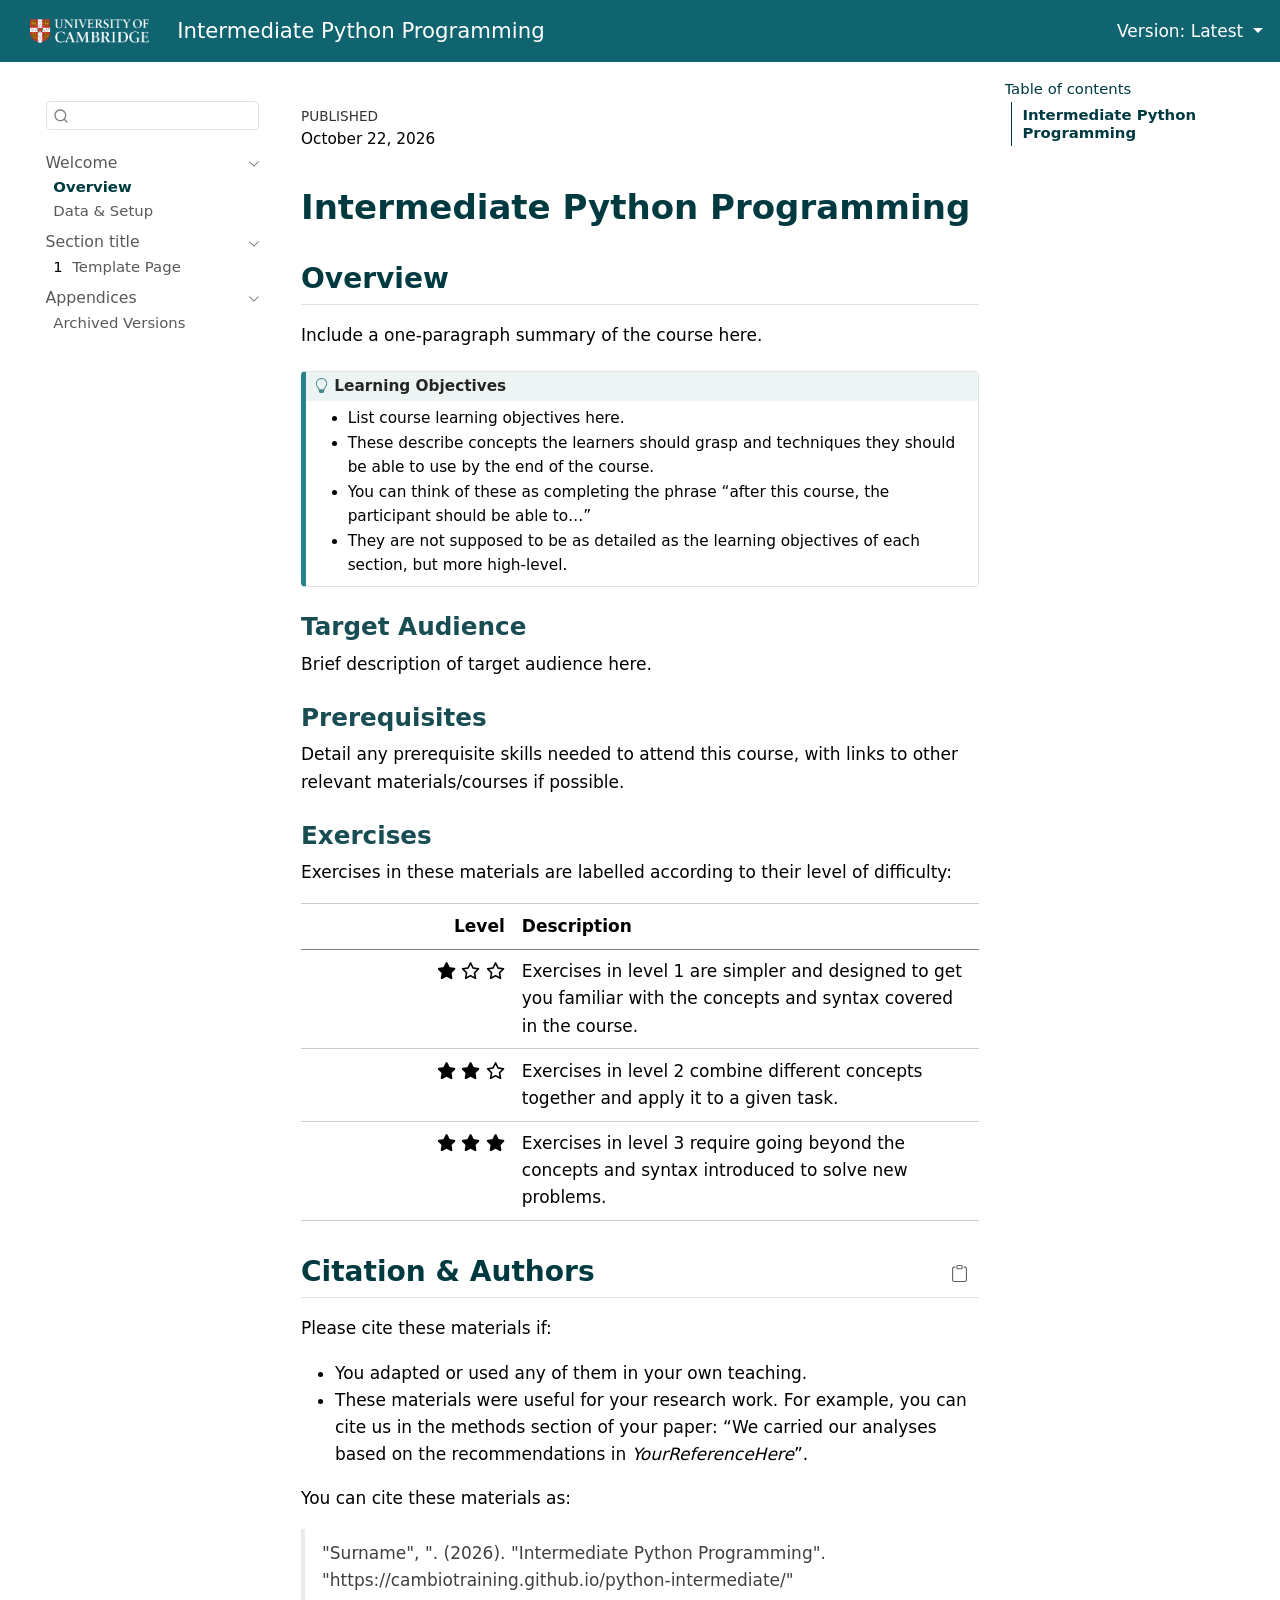
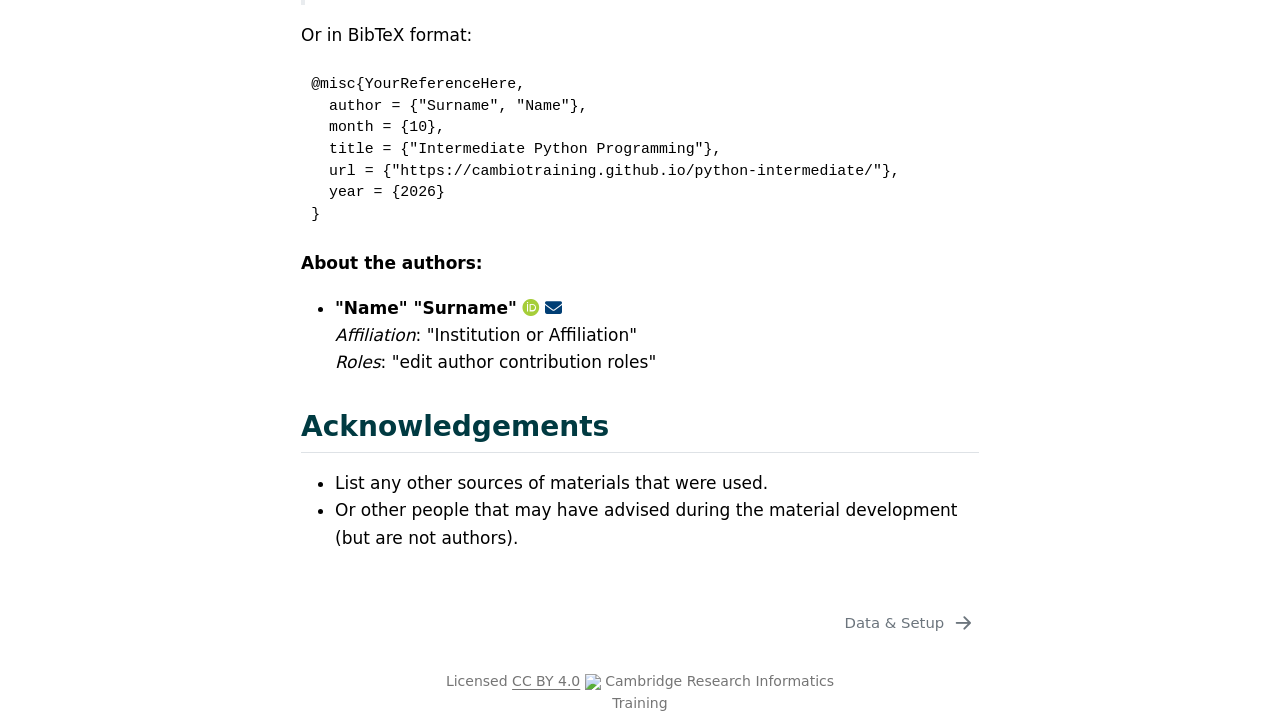
==== index.html @ e4299a99 "Deploying to gh-pages from @ cambiotraining/python-intermediate@ed23397c0d0bf08f19dc53a8a179aefdd988" ====
<!DOCTYPE html>
<html xmlns="http://www.w3.org/1999/xhtml" lang="en" xml:lang="en"><head>

<meta charset="utf-8">
<meta name="generator" content="quarto-1.10.19">

<meta name="viewport" content="width=device-width, initial-scale=1.0, user-scalable=yes">

<meta name="dcterms.date" content="2026-10-22">

<title>Overview</title>
<style>
/* Default styles provided by pandoc.
** See https://pandoc.org/MANUAL.html#variables-for-html for config info.
*/
span.smallcaps{font-variant: small-caps;}
div.columns{display: flex; gap: 1.5em;}
div.column{flex: auto;}
@media screen {
div.columns{gap: min(4vw, 1.5em);}
div.column{overflow-x: auto;}
}
div.hanging-indent{margin-left: 1.5em; text-indent: -1.5em;}
ul.task-list{list-style: none;}
ul.task-list li input[type="checkbox"] {
  width: 0.8em;
  margin: 0 0.8em 0.2em -1em; /* quarto-specific, see https://github.com/quarto-dev/quarto-cli/issues/4556 */ 
  vertical-align: middle;
}
</style>


<script src="site_libs/quarto-nav/quarto-nav.js"></script>
<script src="site_libs/clipboard/clipboard.min.js"></script>
<script src="site_libs/quarto-search/autocomplete.umd.js"></script>
<script src="site_libs/quarto-search/fuse.min.js"></script>
<script src="site_libs/quarto-search/quarto-search.js"></script>
<meta name="quarto:offset" content="./">
<link href="./setup.html" rel="next">
<link href="site_libs/quarto-contrib/quarto-project/cambiotraining/crit-format/img/university-of-cambridge-favicon.ico" rel="icon">
<script src="site_libs/quarto-html/quarto.js" type="module"></script>
<script src="site_libs/quarto-html/tabsets/tabsets.js" type="module"></script>
<script src="site_libs/quarto-html/popper.min.js"></script>
<script src="site_libs/quarto-html/tippy.umd.min.js"></script>
<script src="site_libs/quarto-html/anchor.min.js"></script>
<link href="site_libs/quarto-html/tippy.css" rel="stylesheet">
<link href="site_libs/quarto-html/quarto-syntax-highlighting-bf27225e3a48a9273f3daa8f8e829971.css" rel="stylesheet" id="quarto-text-highlighting-styles">
<script src="site_libs/bootstrap/bootstrap.min.js"></script>
<link href="site_libs/bootstrap/bootstrap-icons.css" rel="stylesheet">
<link href="site_libs/bootstrap/bootstrap-4ca34d1bc3baf37f2d24c4eaab488b84.min.css" rel="stylesheet" append-hash="true" id="quarto-bootstrap" data-mode="light">
<script src="site_libs/quarto-contrib/iconify-3.0.0/iconify-icon.min.js"></script>
<link href="site_libs/quarto-contrib/fontawesome6-6.7.2/all.min.css" rel="stylesheet">
<link href="site_libs/quarto-contrib/fontawesome6-6.7.2/latex-fontsize.css" rel="stylesheet">
<script id="quarto-search-options" type="application/json">{
  "location": "sidebar",
  "copy-button": false,
  "collapse-after": 3,
  "panel-placement": "start",
  "type": "textbox",
  "limit": 50,
  "keyboard-shortcut": [
    "f",
    "/",
    "s"
  ],
  "language": {
    "search-no-results-text": "No results",
    "search-matching-documents-text": "matching documents",
    "search-copy-link-title": "Copy link to search",
    "search-hide-matches-text": "Hide additional matches",
    "search-more-match-text": "more match in this document",
    "search-more-matches-text": "more matches in this document",
    "search-clear-button-title": "Clear",
    "search-text-placeholder": "",
    "search-detached-cancel-button-title": "Cancel",
    "search-submit-button-title": "Submit",
    "search-label": "Search"
  }
}</script>


</head>

<body class="nav-sidebar floating nav-fixed quarto-light">

<div id="quarto-search-results"></div>
  <header id="quarto-header" class="headroom fixed-top">
    <nav class="navbar navbar-expand-lg " data-bs-theme="dark">
      <div class="navbar-container container-fluid">
      <div class="navbar-brand-container mx-auto">
    <a href="./index.html" class="navbar-brand navbar-brand-logo">
    <img src="site_libs/quarto-contrib/quarto-project/cambiotraining/crit-format/img/university_crest_reversed.png" alt="" class="navbar-logo light-content">
    <img src="site_libs/quarto-contrib/quarto-project/cambiotraining/crit-format/img/university_crest_reversed.png" alt="" class="navbar-logo dark-content">
    </a>
    <a class="navbar-brand" href="./index.html">
    <span class="navbar-title">Intermediate Python Programming</span>
    </a>
  </div>
          <button class="navbar-toggler" type="button" data-bs-toggle="collapse" data-bs-target="#navbarCollapse" aria-controls="navbarCollapse" role="menu" aria-expanded="false" aria-label="Toggle navigation" onclick="if (window.quartoToggleHeadroom) { window.quartoToggleHeadroom(); }">
  <span class="navbar-toggler-icon"></span>
</button>
          <div class="collapse navbar-collapse" id="navbarCollapse">
            <ul class="navbar-nav navbar-nav-scroll ms-auto">
  <li class="nav-item">
    <a class="nav-link" href="https://github.com/cambiotraining/python-intermediate"> 
<span class="menu-text"><iconify-icon role="img" inline="" icon="fa6-brands:github" style="font-size: 1.25em;" aria-label="Icon github from fa6-brands Iconify.design set." title="CRIT GitHub"></iconify-icon></span></a>
  </li>  
  <li class="nav-item">
    <a class="nav-link" href="https://bsky.app/profile/bioinfocambs.bsky.social"> 
<span class="menu-text"><iconify-icon role="img" inline="" icon="fa6-brands:bluesky" style="font-size: 1.25em;" aria-label="Icon bluesky from fa6-brands Iconify.design set." title="CRIT Bluesky"></iconify-icon></span></a>
  </li>  
  <li class="nav-item">
    <a class="nav-link" href="https://genomic.social/@BioInfoCambs"> 
<span class="menu-text"><iconify-icon role="img" inline="" icon="fa6-brands:mastodon" style="font-size: 1.25em;" aria-label="Icon mastodon from fa6-brands Iconify.design set." title="CRIT Mastodon"></iconify-icon></span></a>
  </li>  
  <li class="nav-item">
    <a class="nav-link" href="https://bioinfotraining.bio.cam.ac.uk/"> 
<span class="menu-text"><iconify-icon role="img" inline="" icon="mdi:web" style="font-size: 1.25em;" aria-label="Icon web from mdi Iconify.design set." title="CRIT Website"></iconify-icon></span></a>
  </li>  
</ul>
          </div> <!-- /navcollapse -->
            <div class="quarto-navbar-tools">
</div>
      </div> <!-- /container-fluid -->
    
    <style>
    #version-dropdown {
      list-style: none;
    }
    </style>
    

  <li id="version-dropdown" class="nav-item dropdown">
    <a class="nav-link dropdown-toggle" href="#" id="nav-menu-versions" role="link" data-bs-toggle="dropdown" aria-expanded="false">
      <span class="menu-text">Version:</span> <span class="version-badge" aria-hidden="true">Latest</span>
    </a>
    <ul class="dropdown-menu" aria-labelledby="nav-menu-versions">
      <li>
        <a class="dropdown-item" href="/python-intermediate/index.html">
          <span class="dropdown-text">Latest</span>
        </a>
      </li>
    </ul>
  </li>
</nav>
  <nav class="quarto-secondary-nav">
    <div class="container-fluid d-flex">
      <button type="button" class="quarto-btn-toggle btn" data-bs-toggle="collapse" role="button" data-bs-target=".quarto-sidebar-collapse-item" aria-controls="quarto-sidebar" aria-expanded="false" aria-label="Toggle sidebar navigation" onclick="if (window.quartoToggleHeadroom) { window.quartoToggleHeadroom(); }">
        <i class="bi bi-layout-text-sidebar-reverse"></i>
      </button>
        <a class="flex-grow-1 no-decor" role="navigation" data-bs-toggle="collapse" data-bs-target=".quarto-sidebar-collapse-item" aria-controls="quarto-sidebar" aria-expanded="false" aria-label="Toggle sidebar navigation" onclick="if (window.quartoToggleHeadroom) { window.quartoToggleHeadroom(); }">      
          <h1 class="quarto-secondary-nav-title"></h1>
        </a>     
      <button type="button" class="btn quarto-search-button" aria-label="Search" onclick="window.quartoOpenSearch();">
        <i class="bi bi-search"></i>
      </button>
    </div>
  </nav>
</header>
<!-- content -->
<div id="quarto-content" class="quarto-container page-columns page-rows-contents page-layout-article page-navbar">
<!-- sidebar -->
  <nav id="quarto-sidebar" class="sidebar collapse collapse-horizontal quarto-sidebar-collapse-item sidebar-navigation floating overflow-auto">
        <div class="mt-2 flex-shrink-0 align-items-center">
        <div class="sidebar-search">
        <div id="quarto-search" class="" title="Search"></div>
        </div>
        </div>
    <div class="sidebar-menu-container"> 
    <ul class="list-unstyled mt-1">
        <li class="sidebar-item sidebar-item-section">
      <div class="sidebar-item-container"> 
            <a class="sidebar-item-text sidebar-link text-start" data-bs-toggle="collapse" data-bs-target="#quarto-sidebar-section-1" role="navigation" aria-expanded="true">
 <span class="menu-text">Welcome</span></a>
          <a class="sidebar-item-toggle text-start" data-bs-toggle="collapse" data-bs-target="#quarto-sidebar-section-1" role="navigation" aria-expanded="true" aria-label="Toggle section">
            <i class="bi bi-chevron-right ms-2"></i>
          </a> 
      </div>
      <ul id="quarto-sidebar-section-1" class="collapse list-unstyled sidebar-section depth1 show">  
          <li class="sidebar-item">
  <div class="sidebar-item-container"> 
  <a href="./index.html" class="sidebar-item-text sidebar-link active">
 <span class="menu-text">Overview</span></a>
  </div>
</li>
          <li class="sidebar-item">
  <div class="sidebar-item-container"> 
  <a href="./setup.html" class="sidebar-item-text sidebar-link">
 <span class="menu-text">Data &amp; Setup</span></a>
  </div>
</li>
      </ul>
  </li>
        <li class="sidebar-item sidebar-item-section">
      <div class="sidebar-item-container"> 
            <a class="sidebar-item-text sidebar-link text-start" data-bs-toggle="collapse" data-bs-target="#quarto-sidebar-section-2" role="navigation" aria-expanded="true">
 <span class="menu-text">Section title</span></a>
          <a class="sidebar-item-toggle text-start" data-bs-toggle="collapse" data-bs-target="#quarto-sidebar-section-2" role="navigation" aria-expanded="true" aria-label="Toggle section">
            <i class="bi bi-chevron-right ms-2"></i>
          </a> 
      </div>
      <ul id="quarto-sidebar-section-2" class="collapse list-unstyled sidebar-section depth1 show">  
          <li class="sidebar-item">
  <div class="sidebar-item-container"> 
  <a href="./materials/00-template.html" class="sidebar-item-text sidebar-link">
 <span class="menu-text"><span class="chapter-number">1</span>&nbsp; <span class="chapter-title">Template Page</span></span></a>
  </div>
</li>
      </ul>
  </li>
        <li class="sidebar-item sidebar-item-section">
      <div class="sidebar-item-container"> 
            <a class="sidebar-item-text sidebar-link text-start" data-bs-toggle="collapse" data-bs-target="#quarto-sidebar-section-3" role="navigation" aria-expanded="true">
 <span class="menu-text">Appendices</span></a>
          <a class="sidebar-item-toggle text-start" data-bs-toggle="collapse" data-bs-target="#quarto-sidebar-section-3" role="navigation" aria-expanded="true" aria-label="Toggle section">
            <i class="bi bi-chevron-right ms-2"></i>
          </a> 
      </div>
      <ul id="quarto-sidebar-section-3" class="collapse list-unstyled sidebar-section depth1 show">  
          <li class="sidebar-item">
  <div class="sidebar-item-container"> 
  <a href="./versions.html" class="sidebar-item-text sidebar-link">
 <span class="menu-text">Archived Versions</span></a>
  </div>
</li>
      </ul>
  </li>
    </ul>
    </div>
</nav>
<div id="quarto-sidebar-glass" class="quarto-sidebar-collapse-item" data-bs-toggle="collapse" data-bs-target=".quarto-sidebar-collapse-item"></div>
<!-- margin-sidebar -->
    <div id="quarto-margin-sidebar" class="sidebar margin-sidebar">
        <nav id="TOC" role="doc-toc" class="toc-active">
    <h2 id="toc-title">Table of contents</h2>
   
  <ul>
  <li><a href="#intermediate-python-programming" id="toc-intermediate-python-programming" class="nav-link active" data-scroll-target="#intermediate-python-programming">Intermediate Python Programming</a>
  <ul class="collapse">
  <li><a href="#overview" id="toc-overview" class="nav-link" data-scroll-target="#overview">Overview</a>
  <ul class="collapse">
  <li><a href="#target-audience" id="toc-target-audience" class="nav-link" data-scroll-target="#target-audience">Target Audience</a></li>
  <li><a href="#prerequisites" id="toc-prerequisites" class="nav-link" data-scroll-target="#prerequisites">Prerequisites</a></li>
  <li><a href="#exercises" id="toc-exercises" class="nav-link" data-scroll-target="#exercises">Exercises</a></li>
  </ul></li>
  <li><a href="#citation-authors" id="toc-citation-authors" class="nav-link" data-scroll-target="#citation-authors">Citation &amp; Authors</a></li>
  <li><a href="#acknowledgements" id="toc-acknowledgements" class="nav-link" data-scroll-target="#acknowledgements">Acknowledgements</a></li>
  </ul></li>
  </ul>
</nav>
    </div>
<!-- main -->
<main class="content" id="quarto-document-content">

<header id="title-block-header" class="quarto-title-block default">
<div class="quarto-title">
</div>



<div class="quarto-title-meta">

    
    <div>
    <div class="quarto-title-meta-heading">Published</div>
    <div class="quarto-title-meta-contents">
      <p class="date">October 22, 2026</p>
    </div>
  </div>
  
    
  </div>
  


</header>


<section id="intermediate-python-programming" class="level1 unnumbered">
<h1 class="unnumbered">Intermediate Python Programming</h1>
<section id="overview" class="level2">
<h2 class="anchored" data-anchor-id="overview">Overview</h2>
<p>Include a one-paragraph summary of the course here.</p>
<div class="callout callout-style-default callout-tip callout-titled">
<div class="callout-header d-flex align-content-center">
<div class="callout-icon-container">
<i class="callout-icon"></i>
</div>
<div class="callout-title-container flex-fill">
<span class="screen-reader-only">Tip</span>Learning Objectives
</div>
</div>
<div class="callout-body-container callout-body">
<ul>
<li>List course learning objectives here.</li>
<li>These describe concepts the learners should grasp and techniques they should be able to use by the end of the course.</li>
<li>You can think of these as completing the phrase “after this course, the participant should be able to…”</li>
<li>They are not supposed to be as detailed as the learning objectives of each section, but more high-level.</li>
</ul>
</div>
</div>
<section id="target-audience" class="level3">
<h3 class="anchored" data-anchor-id="target-audience">Target Audience</h3>
<p>Brief description of target audience here.</p>
</section>
<section id="prerequisites" class="level3">
<h3 class="anchored" data-anchor-id="prerequisites">Prerequisites</h3>
<p>Detail any prerequisite skills needed to attend this course, with links to other relevant materials/courses if possible.</p>
<!-- Training Developer note: comment the following section out if you did not assign levels to your exercises -->
</section>
<section id="exercises" class="level3">
<h3 class="anchored" data-anchor-id="exercises">Exercises</h3>
<p>Exercises in these materials are labelled according to their level of difficulty:</p>
<table class="caption-top table">
<colgroup>
<col style="width: 31%">
<col style="width: 68%">
</colgroup>
<thead>
<tr class="header">
<th style="text-align: right;">Level</th>
<th style="text-align: left;">Description</th>
</tr>
</thead>
<tbody>
<tr class="odd">
<td style="text-align: right;"><i class="fa-solid fa-star" aria-label="star"></i> <i class="fa-regular fa-star" aria-label="star"></i> <i class="fa-regular fa-star" aria-label="star"></i></td>
<td style="text-align: left;">Exercises in level 1 are simpler and designed to get you familiar with the concepts and syntax covered in the course.</td>
</tr>
<tr class="even">
<td style="text-align: right;"><i class="fa-solid fa-star" aria-label="star"></i> <i class="fa-solid fa-star" aria-label="star"></i> <i class="fa-regular fa-star" aria-label="star"></i></td>
<td style="text-align: left;">Exercises in level 2 combine different concepts together and apply it to a given task.</td>
</tr>
<tr class="odd">
<td style="text-align: right;"><i class="fa-solid fa-star" aria-label="star"></i> <i class="fa-solid fa-star" aria-label="star"></i> <i class="fa-solid fa-star" aria-label="star"></i></td>
<td style="text-align: left;">Exercises in level 3 require going beyond the concepts and syntax introduced to solve new problems.</td>
</tr>
</tbody>
</table>
</section>
</section>
<div class="code-copy-outer-scaffold"><section id="citation-authors" class="level2">
<h2 class="anchored" data-anchor-id="citation-authors">Citation &amp; Authors</h2>
<p>Please cite these materials if:</p>
<ul>
<li>You adapted or used any of them in your own teaching.</li>
<li>These materials were useful for your research work. For example, you can cite us in the methods section of your paper: “We carried our analyses based on the recommendations in <em>YourReferenceHere</em>”.</li>
</ul>
<!-- 
This is generated automatically from the CITATION.cff file. 
If you think you should be added as an author, please get in touch with us.
-->
<p>You can cite these materials as:</p>
<blockquote class="blockquote">
<p>"Surname", ". (2026). "Intermediate Python Programming". "https://cambiotraining.github.io/python-intermediate/"</p>
</blockquote>
<p>Or in BibTeX format:</p>
<pre class="sourceCode bibtex code-with-copy"><code class="sourceCode bibtex">@misc{YourReferenceHere,
  author = {"Surname", "Name"},
  month = {10},
  title = {"Intermediate Python Programming"},
  url = {"https://cambiotraining.github.io/python-intermediate/"},
  year = {2026}
}</code></pre>
<p><strong>About the authors:</strong></p>
<ul><li><strong>"Name" "Surname"</strong> <a href="" https:="" orcid.org="" 0000-0000-0000-0000""="" target="_blank"><i class="fa-brands fa-orcid" style="color:#a6ce39"></i></a> <a href="" https:="" your.website.here""="" target="_blank"><i class="fa-solid fa-envelope" style="color:#003E74"></i></a><br>
<em>Affiliation</em>: "Institution or Affiliation"<br> <em>Roles</em>: "edit author contribution roles"
</li>
</ul>
</section><button title="Copy to Clipboard" class="code-copy-button"><i class="bi"></i></button></div>
<section id="acknowledgements" class="level2">
<h2 class="anchored" data-anchor-id="acknowledgements">Acknowledgements</h2>
<!-- if there are no acknowledgements we can delete this section -->
<ul>
<li>List any other sources of materials that were used.</li>
<li>Or other people that may have advised during the material development (but are not authors).</li>
</ul>


</section>
</section>

</main> <!-- /main -->
<script id="quarto-html-after-body" type="application/javascript">
  window.document.addEventListener("DOMContentLoaded", function (event) {
    const icon = "";
    const anchorJS = new window.AnchorJS();
    anchorJS.options = {
      placement: 'right',
      icon: icon
    };
    anchorJS.add('.anchored');
    const isCodeAnnotation = (el) => {
      for (const clz of el.classList) {
        if (clz.startsWith('code-annotation-')) {                     
          return true;
        }
      }
      return false;
    }
    const onCopySuccess = function(e) {
      // button target
      const button = e.trigger;
      // don't keep focus
      button.blur();
      // flash "checked"
      button.classList.add('code-copy-button-checked');
      var currentTitle = button.getAttribute("title");
      button.setAttribute("title", "Copied!");
      let tooltip;
      if (window.bootstrap) {
        button.setAttribute("data-bs-toggle", "tooltip");
        button.setAttribute("data-bs-placement", "left");
        button.setAttribute("data-bs-title", "Copied!");
        tooltip = new bootstrap.Tooltip(button, 
          { trigger: "manual", 
            customClass: "code-copy-button-tooltip",
            offset: [0, -8]});
        tooltip.show();    
      }
      setTimeout(function() {
        if (tooltip) {
          tooltip.hide();
          button.removeAttribute("data-bs-title");
          button.removeAttribute("data-bs-toggle");
          button.removeAttribute("data-bs-placement");
        }
        button.setAttribute("title", currentTitle);
        button.classList.remove('code-copy-button-checked');
      }, 1000);
      // clear code selection
      e.clearSelection();
    }
    const getTextToCopy = function(trigger) {
      const outerScaffold = trigger.parentElement.cloneNode(true);
      const codeEl = outerScaffold.querySelector('code');
      for (const childEl of codeEl.children) {
        if (isCodeAnnotation(childEl)) {
          childEl.remove();
        }
      }
      return codeEl.innerText;
    }
    const clipboard = new window.ClipboardJS('.code-copy-button:not([data-in-quarto-modal])', {
      text: getTextToCopy
    });
    clipboard.on('success', onCopySuccess);
    if (window.document.getElementById('quarto-embedded-source-code-modal')) {
      const clipboardModal = new window.ClipboardJS('.code-copy-button[data-in-quarto-modal]', {
        text: getTextToCopy,
        container: window.document.getElementById('quarto-embedded-source-code-modal')
      });
      clipboardModal.on('success', onCopySuccess);
    }
      var localhostRegex = new RegExp(/^(?:http|https):\/\/localhost\:?[0-9]*\//);
      var mailtoRegex = new RegExp(/^mailto:/);
        var filterRegex = new RegExp('/' + window.location.host + '/');
      var isInternal = (href) => {
          return filterRegex.test(href) || localhostRegex.test(href) || mailtoRegex.test(href);
      }
      // Inspect non-navigation links and adorn them if external
     var links = window.document.querySelectorAll('a[href]:not(.nav-link):not(.navbar-brand):not(.toc-action):not(.sidebar-link):not(.sidebar-item-toggle):not(.pagination-link):not(.no-external):not([aria-hidden]):not(.dropdown-item):not(.quarto-navigation-tool):not(.about-link)');
      for (var i=0; i<links.length; i++) {
        const link = links[i];
        if (!isInternal(link.href)) {
          // undo the damage that might have been done by quarto-nav.js in the case of
          // links that we want to consider external
          if (link.dataset.originalHref !== undefined) {
            link.href = link.dataset.originalHref;
          }
        }
      }
    function tippyHover(el, contentFn, onTriggerFn, onUntriggerFn) {
      const config = {
        allowHTML: true,
        maxWidth: 500,
        delay: 100,
        arrow: false,
        appendTo: function(el) {
            return el.parentElement;
        },
        interactive: true,
        interactiveBorder: 10,
        theme: 'quarto',
        placement: 'bottom-start',
      };
      if (contentFn) {
        config.content = contentFn;
      }
      if (onTriggerFn) {
        config.onTrigger = onTriggerFn;
      }
      if (onUntriggerFn) {
        config.onUntrigger = onUntriggerFn;
      }
      window.tippy(el, config); 
    }
    const noterefs = window.document.querySelectorAll('a[role="doc-noteref"]');
    for (var i=0; i<noterefs.length; i++) {
      const ref = noterefs[i];
      tippyHover(ref, function() {
        // use id or data attribute instead here
        let href = ref.getAttribute('data-footnote-href') || ref.getAttribute('href');
        try { href = new URL(href).hash; } catch {}
        const id = href.replace(/^#\/?/, "");
        const note = window.document.getElementById(id);
        if (note) {
          return note.innerHTML;
        } else {
          return "";
        }
      });
    }
    const xrefs = window.document.querySelectorAll('a.quarto-xref');
    const processXRef = (id, note) => {
      // Strip column container classes
      const stripColumnClz = (el) => {
        el.classList.remove("page-full", "page-columns");
        if (el.children) {
          for (const child of el.children) {
            stripColumnClz(child);
          }
        }
      }
      stripColumnClz(note)
      if (id === null || id.startsWith('sec-')) {
        // Special case sections, only their first couple elements
        const container = document.createElement("div");
        if (note.children && note.children.length > 2) {
          container.appendChild(note.children[0].cloneNode(true));
          for (let i = 1; i < note.children.length; i++) {
            const child = note.children[i];
            if (child.tagName === "P" && child.innerText === "") {
              continue;
            } else {
              container.appendChild(child.cloneNode(true));
              break;
            }
          }
          if (window.Quarto?.typesetMath) {
            window.Quarto.typesetMath(container);
          }
          return container.innerHTML
        } else {
          if (window.Quarto?.typesetMath) {
            window.Quarto.typesetMath(note);
          }
          return note.innerHTML;
        }
      } else {
        // Remove any anchor links if they are present
        const anchorLink = note.querySelector('a.anchorjs-link');
        if (anchorLink) {
          anchorLink.remove();
        }
        if (window.Quarto?.typesetMath) {
          window.Quarto.typesetMath(note);
        }
        if (note.classList.contains("callout")) {
          return note.outerHTML;
        } else {
          return note.innerHTML;
        }
      }
    }
    for (var i=0; i<xrefs.length; i++) {
      const xref = xrefs[i];
      tippyHover(xref, undefined, function(instance) {
        instance.disable();
        let url = xref.getAttribute('href');
        let hash = undefined; 
        if (url.startsWith('#')) {
          hash = url;
        } else {
          try { hash = new URL(url).hash; } catch {}
        }
        if (hash) {
          const id = hash.replace(/^#\/?/, "");
          const note = window.document.getElementById(id);
          if (note !== null) {
            try {
              const html = processXRef(id, note.cloneNode(true));
              instance.setContent(html);
            } finally {
              instance.enable();
              instance.show();
            }
          } else {
            // See if we can fetch this
            fetch(url.split('#')[0])
            .then(res => res.text())
            .then(html => {
              const parser = new DOMParser();
              const htmlDoc = parser.parseFromString(html, "text/html");
              const note = htmlDoc.getElementById(id);
              if (note !== null) {
                const html = processXRef(id, note);
                instance.setContent(html);
              } 
            }).finally(() => {
              instance.enable();
              instance.show();
            });
          }
        } else {
          // See if we can fetch a full url (with no hash to target)
          // This is a special case and we should probably do some content thinning / targeting
          fetch(url)
          .then(res => res.text())
          .then(html => {
            const parser = new DOMParser();
            const htmlDoc = parser.parseFromString(html, "text/html");
            const note = htmlDoc.querySelector('main.content');
            if (note !== null) {
              // This should only happen for chapter cross references
              // (since there is no id in the URL)
              // remove the first header
              if (note.children.length > 0 && note.children[0].tagName === "HEADER") {
                note.children[0].remove();
              }
              const html = processXRef(null, note);
              instance.setContent(html);
            } 
          }).finally(() => {
            instance.enable();
            instance.show();
          });
        }
      }, function(instance) {
      });
    }
        let selectedAnnoteEl;
        const selectorForAnnotation = ( cell, annotation) => {
          let cellAttr = 'data-code-cell="' + cell + '"';
          let lineAttr = 'data-code-annotation="' +  annotation + '"';
          const selector = 'span[' + cellAttr + '][' + lineAttr + ']';
          return selector;
        }
        const selectCodeLines = (annoteEl) => {
          const doc = window.document;
          const targetCell = annoteEl.getAttribute("data-target-cell");
          const targetAnnotation = annoteEl.getAttribute("data-target-annotation");
          const annoteSpan = window.document.querySelector(selectorForAnnotation(targetCell, targetAnnotation));
          const lines = annoteSpan.getAttribute("data-code-lines").split(",");
          const lineIds = lines.map((line) => {
            return targetCell + "-" + line;
          })
          let top = null;
          let height = null;
          let parent = null;
          if (lineIds.length > 0) {
              //compute the position of the single el (top and bottom and make a div)
              const el = window.document.getElementById(lineIds[0]);
              top = el.offsetTop;
              height = el.offsetHeight;
              parent = el.parentElement.parentElement;
            if (lineIds.length > 1) {
              const lastEl = window.document.getElementById(lineIds[lineIds.length - 1]);
              const bottom = lastEl.offsetTop + lastEl.offsetHeight;
              height = bottom - top;
            }
            if (top !== null && height !== null && parent !== null) {
              // cook up a div (if necessary) and position it 
              let div = window.document.getElementById("code-annotation-line-highlight");
              if (div === null) {
                div = window.document.createElement("div");
                div.setAttribute("id", "code-annotation-line-highlight");
                div.style.position = 'absolute';
                parent.appendChild(div);
              }
              div.style.top = top - 2 + "px";
              div.style.height = height + 4 + "px";
              div.style.left = 0;
              let gutterDiv = window.document.getElementById("code-annotation-line-highlight-gutter");
              if (gutterDiv === null) {
                gutterDiv = window.document.createElement("div");
                gutterDiv.setAttribute("id", "code-annotation-line-highlight-gutter");
                gutterDiv.style.position = 'absolute';
                const codeCell = window.document.getElementById(targetCell);
                const gutter = codeCell.querySelector('.code-annotation-gutter');
                gutter.appendChild(gutterDiv);
              }
              gutterDiv.style.top = top - 2 + "px";
              gutterDiv.style.height = height + 4 + "px";
            }
            selectedAnnoteEl = annoteEl;
          }
        };
        const unselectCodeLines = () => {
          const elementsIds = ["code-annotation-line-highlight", "code-annotation-line-highlight-gutter"];
          elementsIds.forEach((elId) => {
            const div = window.document.getElementById(elId);
            if (div) {
              div.remove();
            }
          });
          selectedAnnoteEl = undefined;
        };
          // Handle positioning of the toggle
      window.addEventListener(
        "resize",
        throttle(() => {
          elRect = undefined;
          if (selectedAnnoteEl) {
            selectCodeLines(selectedAnnoteEl);
          }
        }, 10)
      );
      function throttle(fn, ms) {
      let throttle = false;
      let timer;
        return (...args) => {
          if(!throttle) { // first call gets through
              fn.apply(this, args);
              throttle = true;
          } else { // all the others get throttled
              if(timer) clearTimeout(timer); // cancel #2
              timer = setTimeout(() => {
                fn.apply(this, args);
                timer = throttle = false;
              }, ms);
          }
        };
      }
        // Attach click handler to the DT
        const annoteDls = window.document.querySelectorAll('dt[data-target-cell]');
        for (const annoteDlNode of annoteDls) {
          annoteDlNode.addEventListener('click', (event) => {
            const clickedEl = event.target;
            if (clickedEl !== selectedAnnoteEl) {
              unselectCodeLines();
              const activeEl = window.document.querySelector('dt[data-target-cell].code-annotation-active');
              if (activeEl) {
                activeEl.classList.remove('code-annotation-active');
              }
              selectCodeLines(clickedEl);
              clickedEl.classList.add('code-annotation-active');
            } else {
              // Unselect the line
              unselectCodeLines();
              clickedEl.classList.remove('code-annotation-active');
            }
          });
        }
    const findCites = (el) => {
      const parentEl = el.parentElement;
      if (parentEl) {
        const cites = parentEl.dataset.cites;
        if (cites) {
          return {
            el,
            cites: cites.split(' ')
          };
        } else {
          return findCites(el.parentElement)
        }
      } else {
        return undefined;
      }
    };
    var bibliorefs = window.document.querySelectorAll('a[role="doc-biblioref"]');
    for (var i=0; i<bibliorefs.length; i++) {
      const ref = bibliorefs[i];
      const citeInfo = findCites(ref);
      if (citeInfo) {
        tippyHover(citeInfo.el, function() {
          var popup = window.document.createElement('div');
          citeInfo.cites.forEach(function(cite) {
            var citeDiv = window.document.createElement('div');
            citeDiv.classList.add('hanging-indent');
            citeDiv.classList.add('csl-entry');
            var biblioDiv = window.document.getElementById('ref-' + cite);
            if (biblioDiv) {
              citeDiv.innerHTML = biblioDiv.innerHTML;
            }
            popup.appendChild(citeDiv);
          });
          return popup.innerHTML;
        });
      }
    }
  });
  </script>
<nav class="page-navigation">
  <div class="nav-page nav-page-previous">
  </div>
  <div class="nav-page nav-page-next">
      <a href="./setup.html" class="pagination-link" aria-label="Data &amp; Setup">
        <span class="nav-page-text">Data &amp; Setup</span> <i class="bi bi-arrow-right-short"></i>
      </a>
  </div>
</nav>
</div> <!-- /content -->
<footer class="footer">
  <div class="nav-footer">
    <div class="nav-footer-left">
      &nbsp;
    </div>   
    <div class="nav-footer-center">
<p>Licensed <a href="https://creativecommons.org/licenses/by/4.0/">CC BY 4.0</a> <img src="https://creativecommons.org/images/deed/cc_icon_black_x2.png" class="img-fluid" width="25"> Cambridge Research Informatics Training</p>
</div>
    <div class="nav-footer-right">
      &nbsp;
    </div>
  </div>
</footer>




</body></html>
---- site_libs/quarto-html/tippy.css ----
.tippy-box[data-animation=fade][data-state=hidden]{opacity:0}[data-tippy-root]{max-width:calc(100vw - 10px)}.tippy-box{position:relative;background-color:#333;color:#fff;border-radius:4px;font-size:14px;line-height:1.4;white-space:normal;outline:0;transition-property:transform,visibility,opacity}.tippy-box[data-placement^=top]>.tippy-arrow{bottom:0}.tippy-box[data-placement^=top]>.tippy-arrow:before{bottom:-7px;left:0;border-width:8px 8px 0;border-top-color:initial;transform-origin:center top}.tippy-box[data-placement^=bottom]>.tippy-arrow{top:0}.tippy-box[data-placement^=bottom]>.tippy-arrow:before{top:-7px;left:0;border-width:0 8px 8px;border-bottom-color:initial;transform-origin:center bottom}.tippy-box[data-placement^=left]>.tippy-arrow{right:0}.tippy-box[data-placement^=left]>.tippy-arrow:before{border-width:8px 0 8px 8px;border-left-color:initial;right:-7px;transform-origin:center left}.tippy-box[data-placement^=right]>.tippy-arrow{left:0}.tippy-box[data-placement^=right]>.tippy-arrow:before{left:-7px;border-width:8px 8px 8px 0;border-right-color:initial;transform-origin:center right}.tippy-box[data-inertia][data-state=visible]{transition-timing-function:cubic-bezier(.54,1.5,.38,1.11)}.tippy-arrow{width:16px;height:16px;color:#333}.tippy-arrow:before{content:"";position:absolute;border-color:transparent;border-style:solid}.tippy-content{position:relative;padding:5px 9px;z-index:1}
---- site_libs/quarto-html/quarto-syntax-highlighting-bf27225e3a48a9273f3daa8f8e829971.css ----
/* quarto syntax highlight colors */
:root {
  --quarto-hl-ot-color: #003B4F;
  --quarto-hl-at-color: #657422;
  --quarto-hl-ss-color: #20794D;
  --quarto-hl-an-color: #5E5E5E;
  --quarto-hl-fu-color: #4758AB;
  --quarto-hl-st-color: #20794D;
  --quarto-hl-cf-color: #003B4F;
  --quarto-hl-op-color: #5E5E5E;
  --quarto-hl-er-color: #AD0000;
  --quarto-hl-bn-color: #AD0000;
  --quarto-hl-al-color: #AD0000;
  --quarto-hl-va-color: #111111;
  --quarto-hl-bu-color: inherit;
  --quarto-hl-ex-color: inherit;
  --quarto-hl-pp-color: #AD0000;
  --quarto-hl-in-color: #5E5E5E;
  --quarto-hl-vs-color: #20794D;
  --quarto-hl-wa-color: #5E5E5E;
  --quarto-hl-do-color: #5E5E5E;
  --quarto-hl-im-color: #00769E;
  --quarto-hl-ch-color: #20794D;
  --quarto-hl-dt-color: #AD0000;
  --quarto-hl-fl-color: #AD0000;
  --quarto-hl-co-color: #5E5E5E;
  --quarto-hl-cv-color: #5E5E5E;
  --quarto-hl-cn-color: #8f5902;
  --quarto-hl-sc-color: #5E5E5E;
  --quarto-hl-dv-color: #AD0000;
  --quarto-hl-kw-color: #003B4F;
}

/* other quarto variables */
:root {
  --quarto-font-monospace: SFMono-Regular, Menlo, Monaco, Consolas, "Liberation Mono", "Courier New", monospace;
}

/* syntax highlight based on Pandoc's rules */
pre > code.sourceCode > span {
  color: #003B4F;
}

code.sourceCode > span {
  color: #003B4F;
}

div.sourceCode,
div.sourceCode pre.sourceCode {
  color: #003B4F;
}

/* Normal */
code span {
  color: #003B4F;
}

/* Alert */
code span.al {
  color: #AD0000;
  font-style: inherit;
}

/* Annotation */
code span.an {
  color: #5E5E5E;
  font-style: inherit;
}

/* Attribute */
code span.at {
  color: #657422;
  font-style: inherit;
}

/* BaseN */
code span.bn {
  color: #AD0000;
  font-style: inherit;
}

/* BuiltIn */
code span.bu {
  font-style: inherit;
}

/* ControlFlow */
code span.cf {
  color: #003B4F;
  font-weight: bold;
  font-style: inherit;
}

/* Char */
code span.ch {
  color: #20794D;
  font-style: inherit;
}

/* Constant */
code span.cn {
  color: #8f5902;
  font-style: inherit;
}

/* Comment */
code span.co {
  color: #5E5E5E;
  font-style: inherit;
}

/* CommentVar */
code span.cv {
  color: #5E5E5E;
  font-style: italic;
}

/* Documentation */
code span.do {
  color: #5E5E5E;
  font-style: italic;
}

/* DataType */
code span.dt {
  color: #AD0000;
  font-style: inherit;
}

/* DecVal */
code span.dv {
  color: #AD0000;
  font-style: inherit;
}

/* Error */
code span.er {
  color: #AD0000;
  font-style: inherit;
}

/* Extension */
code span.ex {
  font-style: inherit;
}

/* Float */
code span.fl {
  color: #AD0000;
  font-style: inherit;
}

/* Function */
code span.fu {
  color: #4758AB;
  font-style: inherit;
}

/* Import */
code span.im {
  color: #00769E;
  font-style: inherit;
}

/* Information */
code span.in {
  color: #5E5E5E;
  font-style: inherit;
}

/* Keyword */
code span.kw {
  color: #003B4F;
  font-weight: bold;
  font-style: inherit;
}

/* Operator */
code span.op {
  color: #5E5E5E;
  font-style: inherit;
}

/* Other */
code span.ot {
  color: #003B4F;
  font-style: inherit;
}

/* Preprocessor */
code span.pp {
  color: #AD0000;
  font-style: inherit;
}

/* SpecialChar */
code span.sc {
  color: #5E5E5E;
  font-style: inherit;
}

/* SpecialString */
code span.ss {
  color: #20794D;
  font-style: inherit;
}

/* String */
code span.st {
  color: #20794D;
  font-style: inherit;
}

/* Variable */
code span.va {
  color: #111111;
  font-style: inherit;
}

/* VerbatimString */
code span.vs {
  color: #20794D;
  font-style: inherit;
}

/* Warning */
code span.wa {
  color: #5E5E5E;
  font-style: italic;
}

.prevent-inlining {
  content: "</";
}

/*# sourceMappingURL=8be38f48d34c45af72792cbd699585e7.css.map */
---- site_libs/quarto-contrib/fontawesome6-6.7.2/latex-fontsize.css ----
.fa-tiny {
  font-size: 0.5em;
}
.fa-scriptsize {
  font-size: 0.7em;
}
.fa-footnotesize {
  font-size: 0.8em;
}
.fa-small {
  font-size: 0.9em;
}
.fa-normalsize {
  font-size: 1em;
}
.fa-large {
  font-size: 1.2em;
}
.fa-Large {
  font-size: 1.5em;
}
.fa-LARGE {
  font-size: 1.75em;
}
.fa-huge {
  font-size: 2em;
}
.fa-Huge {
  font-size: 2.5em;
}
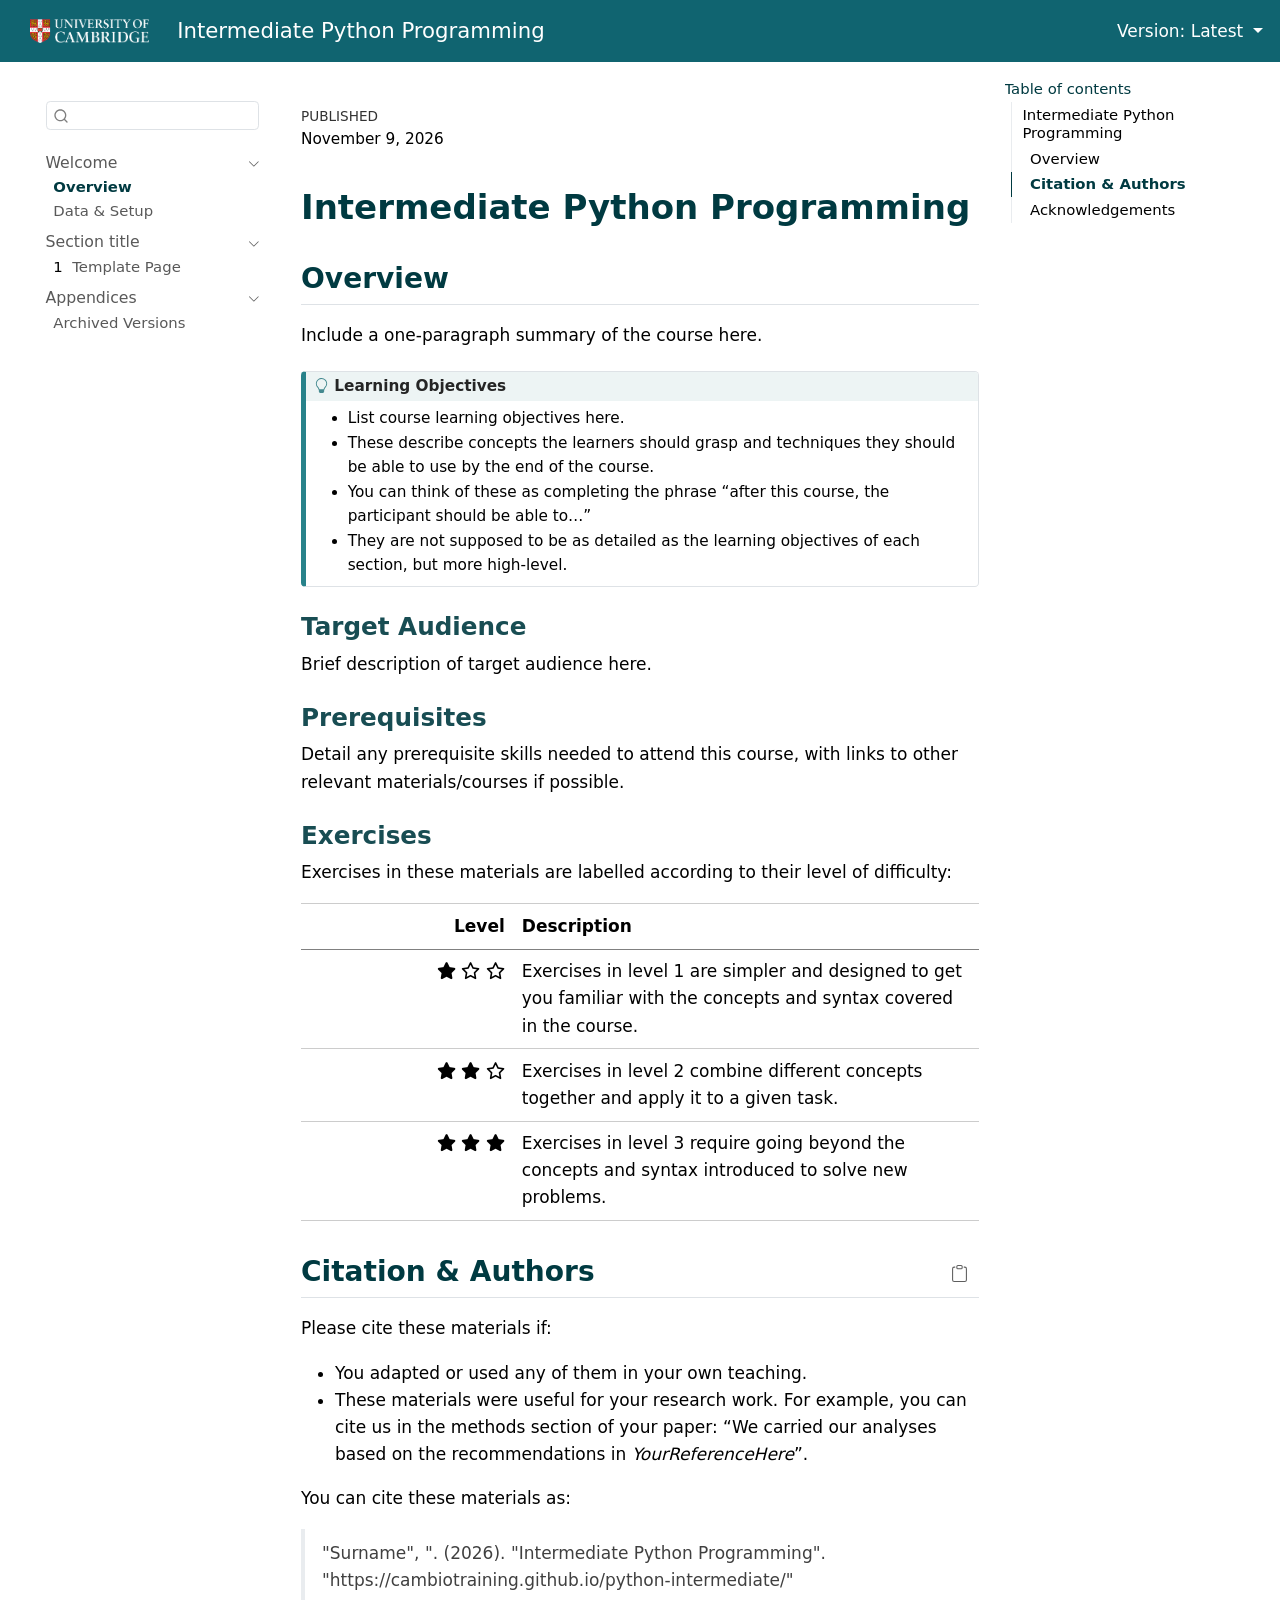
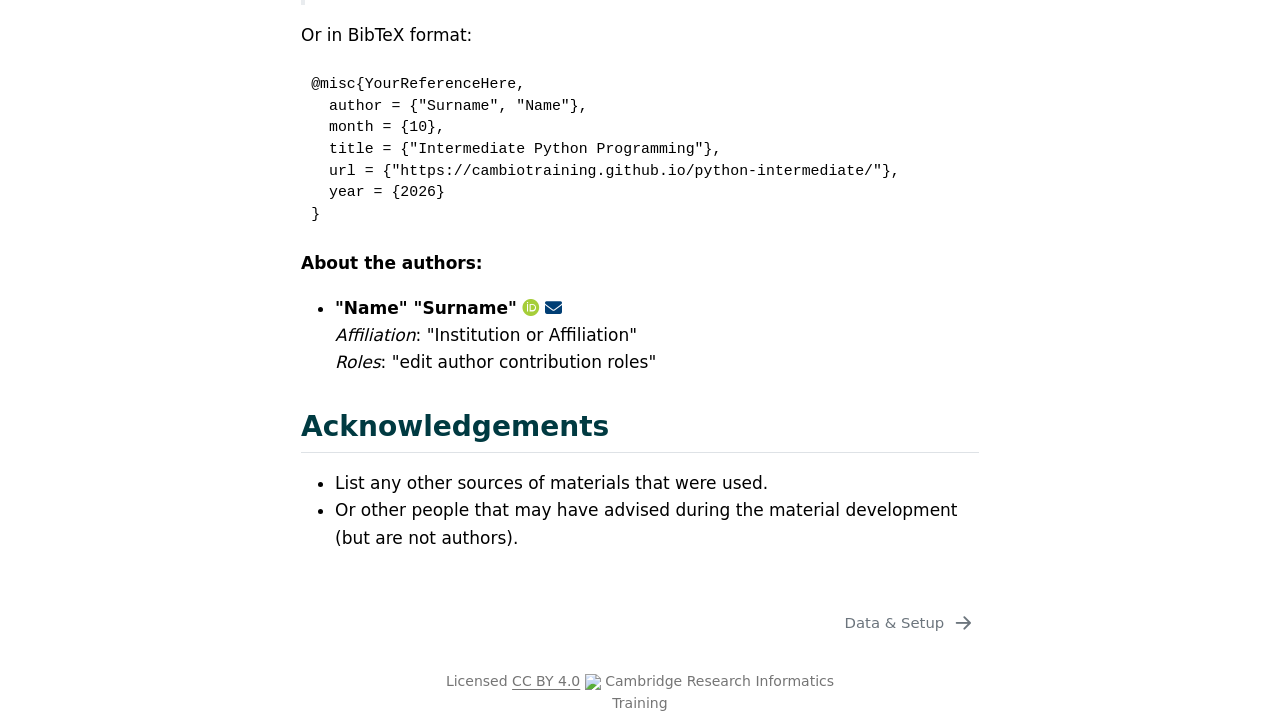
==== commit 28a63265: "Deploying to gh-pages from @ cambiotraining/python-intermediate@17957fc1134fd612a47fc048d509804b3d82" ====
--- a/index.html
+++ b/index.html
@@ -2,11 +2,11 @@
 <html xmlns="http://www.w3.org/1999/xhtml" lang="en" xml:lang="en"><head>
 
 <meta charset="utf-8">
-<meta name="generator" content="quarto-1.10.19">
+<meta name="generator" content="quarto-1.11.9">
 
 <meta name="viewport" content="width=device-width, initial-scale=1.0, user-scalable=yes">
 
-<meta name="dcterms.date" content="2026-10-22">
+<meta name="dcterms.date" content="2026-11-09">
 
 <title>Overview</title>
 <style>
@@ -40,14 +40,15 @@
 <link href="site_libs/quarto-contrib/quarto-project/cambiotraining/crit-format/img/university-of-cambridge-favicon.ico" rel="icon">
 <script src="site_libs/quarto-html/quarto.js" type="module"></script>
 <script src="site_libs/quarto-html/tabsets/tabsets.js" type="module"></script>
+<script src="site_libs/quarto-html/scrollable-regions/scrollable-regions.js" type="module"></script>
 <script src="site_libs/quarto-html/popper.min.js"></script>
 <script src="site_libs/quarto-html/tippy.umd.min.js"></script>
 <script src="site_libs/quarto-html/anchor.min.js"></script>
 <link href="site_libs/quarto-html/tippy.css" rel="stylesheet">
-<link href="site_libs/quarto-html/quarto-syntax-highlighting-bf27225e3a48a9273f3daa8f8e829971.css" rel="stylesheet" id="quarto-text-highlighting-styles">
+<link href="site_libs/quarto-html/quarto-syntax-highlighting-63b5708e65d6cd79cd7618c58d0c21e7.css" rel="stylesheet" id="quarto-text-highlighting-styles">
 <script src="site_libs/bootstrap/bootstrap.min.js"></script>
 <link href="site_libs/bootstrap/bootstrap-icons.css" rel="stylesheet">
-<link href="site_libs/bootstrap/bootstrap-4ca34d1bc3baf37f2d24c4eaab488b84.min.css" rel="stylesheet" append-hash="true" id="quarto-bootstrap" data-mode="light">
+<link href="site_libs/bootstrap/bootstrap-e61435445fcf3984a6ef2a52d56cc2fa.min.css" rel="stylesheet" append-hash="true" id="quarto-bootstrap" data-mode="light">
 <script src="site_libs/quarto-contrib/iconify-3.0.0/iconify-icon.min.js"></script>
 <link href="site_libs/quarto-contrib/fontawesome6-6.7.2/all.min.css" rel="stylesheet">
 <link href="site_libs/quarto-contrib/fontawesome6-6.7.2/latex-fontsize.css" rel="stylesheet">
@@ -81,11 +82,11 @@
 
 </head>
 
-<body class="nav-sidebar floating nav-fixed quarto-light">
+<body class="nav-sidebar floating nav-fixed quarto-light"><a id="quarto-skip-link" class="visually-hidden-focusable" href="#quarto-document-content">Skip to main content</a>
 
 <div id="quarto-search-results"></div>
   <header id="quarto-header" class="headroom fixed-top">
-    <nav class="navbar navbar-expand-lg " data-bs-theme="dark">
+    <nav class="navbar navbar-expand-lg " data-bs-theme="dark" aria-label="Site">
       <div class="navbar-container container-fluid">
       <div class="navbar-brand-container mx-auto">
     <a href="./index.html" class="navbar-brand navbar-brand-logo">
@@ -96,7 +97,7 @@
     <span class="navbar-title">Intermediate Python Programming</span>
     </a>
   </div>
-          <button class="navbar-toggler" type="button" data-bs-toggle="collapse" data-bs-target="#navbarCollapse" aria-controls="navbarCollapse" role="menu" aria-expanded="false" aria-label="Toggle navigation" onclick="if (window.quartoToggleHeadroom) { window.quartoToggleHeadroom(); }">
+          <button class="navbar-toggler" type="button" data-bs-toggle="collapse" data-bs-target="#navbarCollapse" aria-controls="navbarCollapse" aria-expanded="false" aria-label="Toggle navigation" onclick="if (window.quartoToggleHeadroom) { window.quartoToggleHeadroom(); }">
   <span class="navbar-toggler-icon"></span>
 </button>
           <div class="collapse navbar-collapse" id="navbarCollapse">
@@ -143,12 +144,12 @@
     </ul>
   </li>
 </nav>
-  <nav class="quarto-secondary-nav">
+  <nav class="quarto-secondary-nav" aria-label="Toolbar">
     <div class="container-fluid d-flex">
       <button type="button" class="quarto-btn-toggle btn" data-bs-toggle="collapse" role="button" data-bs-target=".quarto-sidebar-collapse-item" aria-controls="quarto-sidebar" aria-expanded="false" aria-label="Toggle sidebar navigation" onclick="if (window.quartoToggleHeadroom) { window.quartoToggleHeadroom(); }">
         <i class="bi bi-layout-text-sidebar-reverse"></i>
       </button>
-        <a class="flex-grow-1 no-decor" role="navigation" data-bs-toggle="collapse" data-bs-target=".quarto-sidebar-collapse-item" aria-controls="quarto-sidebar" aria-expanded="false" aria-label="Toggle sidebar navigation" onclick="if (window.quartoToggleHeadroom) { window.quartoToggleHeadroom(); }">      
+        <a class="flex-grow-1 no-decor" data-bs-toggle="collapse" data-bs-target=".quarto-sidebar-collapse-item" onclick="if (window.quartoToggleHeadroom) { window.quartoToggleHeadroom(); }">      
           <h1 class="quarto-secondary-nav-title"></h1>
         </a>     
       <button type="button" class="btn quarto-search-button" aria-label="Search" onclick="window.quartoOpenSearch();">
@@ -160,7 +161,7 @@
 <!-- content -->
 <div id="quarto-content" class="quarto-container page-columns page-rows-contents page-layout-article page-navbar">
 <!-- sidebar -->
-  <nav id="quarto-sidebar" class="sidebar collapse collapse-horizontal quarto-sidebar-collapse-item sidebar-navigation floating overflow-auto">
+  <nav id="quarto-sidebar" class="sidebar collapse collapse-horizontal quarto-sidebar-collapse-item sidebar-navigation floating overflow-auto" aria-label="Section">
         <div class="mt-2 flex-shrink-0 align-items-center">
         <div class="sidebar-search">
         <div id="quarto-search" class="" title="Search"></div>
@@ -170,13 +171,10 @@
     <ul class="list-unstyled mt-1">
         <li class="sidebar-item sidebar-item-section">
       <div class="sidebar-item-container"> 
-            <a class="sidebar-item-text sidebar-link text-start" data-bs-toggle="collapse" data-bs-target="#quarto-sidebar-section-1" role="navigation" aria-expanded="true">
- <span class="menu-text">Welcome</span></a>
-          <a class="sidebar-item-toggle text-start" data-bs-toggle="collapse" data-bs-target="#quarto-sidebar-section-1" role="navigation" aria-expanded="true" aria-label="Toggle section">
-            <i class="bi bi-chevron-right ms-2"></i>
-          </a> 
+            <button type="button" class="sidebar-item-text sidebar-item-toggle sidebar-link text-start" data-bs-toggle="collapse" data-bs-target="#quarto-sidebar-section-1" aria-controls="quarto-sidebar-section-1" aria-expanded="true">
+ <span class="menu-text" id="quarto-sidebar-section-1-label">Welcome</span><i class="bi bi-chevron-right" aria-hidden="true"></i></button>
       </div>
-      <ul id="quarto-sidebar-section-1" class="collapse list-unstyled sidebar-section depth1 show">  
+      <ul id="quarto-sidebar-section-1" aria-labelledby="quarto-sidebar-section-1-label" class="collapse list-unstyled sidebar-section depth1 show">  
           <li class="sidebar-item">
   <div class="sidebar-item-container"> 
   <a href="./index.html" class="sidebar-item-text sidebar-link active">
@@ -193,13 +191,10 @@
   </li>
         <li class="sidebar-item sidebar-item-section">
       <div class="sidebar-item-container"> 
-            <a class="sidebar-item-text sidebar-link text-start" data-bs-toggle="collapse" data-bs-target="#quarto-sidebar-section-2" role="navigation" aria-expanded="true">
- <span class="menu-text">Section title</span></a>
-          <a class="sidebar-item-toggle text-start" data-bs-toggle="collapse" data-bs-target="#quarto-sidebar-section-2" role="navigation" aria-expanded="true" aria-label="Toggle section">
-            <i class="bi bi-chevron-right ms-2"></i>
-          </a> 
+            <button type="button" class="sidebar-item-text sidebar-item-toggle sidebar-link text-start" data-bs-toggle="collapse" data-bs-target="#quarto-sidebar-section-2" aria-controls="quarto-sidebar-section-2" aria-expanded="true">
+ <span class="menu-text" id="quarto-sidebar-section-2-label">Section title</span><i class="bi bi-chevron-right" aria-hidden="true"></i></button>
       </div>
-      <ul id="quarto-sidebar-section-2" class="collapse list-unstyled sidebar-section depth1 show">  
+      <ul id="quarto-sidebar-section-2" aria-labelledby="quarto-sidebar-section-2-label" class="collapse list-unstyled sidebar-section depth1 show">  
           <li class="sidebar-item">
   <div class="sidebar-item-container"> 
   <a href="./materials/00-template.html" class="sidebar-item-text sidebar-link">
@@ -210,13 +205,10 @@
   </li>
         <li class="sidebar-item sidebar-item-section">
       <div class="sidebar-item-container"> 
-            <a class="sidebar-item-text sidebar-link text-start" data-bs-toggle="collapse" data-bs-target="#quarto-sidebar-section-3" role="navigation" aria-expanded="true">
- <span class="menu-text">Appendices</span></a>
-          <a class="sidebar-item-toggle text-start" data-bs-toggle="collapse" data-bs-target="#quarto-sidebar-section-3" role="navigation" aria-expanded="true" aria-label="Toggle section">
-            <i class="bi bi-chevron-right ms-2"></i>
-          </a> 
+            <button type="button" class="sidebar-item-text sidebar-item-toggle sidebar-link text-start" data-bs-toggle="collapse" data-bs-target="#quarto-sidebar-section-3" aria-controls="quarto-sidebar-section-3" aria-expanded="true">
+ <span class="menu-text" id="quarto-sidebar-section-3-label">Appendices</span><i class="bi bi-chevron-right" aria-hidden="true"></i></button>
       </div>
-      <ul id="quarto-sidebar-section-3" class="collapse list-unstyled sidebar-section depth1 show">  
+      <ul id="quarto-sidebar-section-3" aria-labelledby="quarto-sidebar-section-3-label" class="collapse list-unstyled sidebar-section depth1 show">  
           <li class="sidebar-item">
   <div class="sidebar-item-container"> 
   <a href="./versions.html" class="sidebar-item-text sidebar-link">
@@ -231,7 +223,7 @@
 <div id="quarto-sidebar-glass" class="quarto-sidebar-collapse-item" data-bs-toggle="collapse" data-bs-target=".quarto-sidebar-collapse-item"></div>
 <!-- margin-sidebar -->
     <div id="quarto-margin-sidebar" class="sidebar margin-sidebar">
-        <nav id="TOC" role="doc-toc" class="toc-active">
+        <nav id="TOC" role="doc-toc" aria-labelledby="toc-title" class="toc-active">
     <h2 id="toc-title">Table of contents</h2>
    
   <ul>
@@ -250,7 +242,7 @@
 </nav>
     </div>
 <!-- main -->
-<main class="content" id="quarto-document-content">
+<main class="content" id="quarto-document-content" tabindex="-1">
 
 <header id="title-block-header" class="quarto-title-block default">
 <div class="quarto-title">
@@ -264,7 +256,7 @@
     <div>
     <div class="quarto-title-meta-heading">Published</div>
     <div class="quarto-title-meta-contents">
-      <p class="date">October 22, 2026</p>
+      <p class="date">November 9, 2026</p>
     </div>
   </div>
   
@@ -459,7 +451,8 @@
           return filterRegex.test(href) || localhostRegex.test(href) || mailtoRegex.test(href);
       }
       // Inspect non-navigation links and adorn them if external
-     var links = window.document.querySelectorAll('a[href]:not(.nav-link):not(.navbar-brand):not(.toc-action):not(.sidebar-link):not(.sidebar-item-toggle):not(.pagination-link):not(.no-external):not([aria-hidden]):not(.dropdown-item):not(.quarto-navigation-tool):not(.about-link)');
+      window.quartoDecorateExternalLinks = function (root) {
+     var links = (root || window.document).querySelectorAll('a[href]:not(.nav-link):not(.navbar-brand):not(.toc-action):not(.sidebar-link):not(.sidebar-item-toggle):not(.pagination-link):not(.no-external):not([aria-hidden]):not(.dropdown-item):not(.quarto-navigation-tool):not(.about-link)');
       for (var i=0; i<links.length; i++) {
         const link = links[i];
         if (!isInternal(link.href)) {
@@ -468,8 +461,69 @@
           if (link.dataset.originalHref !== undefined) {
             link.href = link.dataset.originalHref;
           }
-        }
-      }
+          if (!link.classList.contains('no-external-icon')) {
+          }
+        }
+      }
+      };
+      window.quartoDecorateExternalLinks(window.document);
+    // Esc closes the popup (WCAG 1.4.13) and focus leaving both trigger and
+    // popup closes it (WCAG 2.4.11); tippy handles neither for interactive popups.
+    const hideOnEscAndFocusOut = {
+      name: 'hideOnEscAndFocusOut',
+      defaultValue: true,
+      fn(instance) {
+        const dismiss = () => {
+          // A show scheduled by the trigger delay would otherwise reopen it
+          instance.clearDelayTimeouts();
+          instance.hide();
+        };
+        const onKeyDown = (event) => {
+          if (event.key !== 'Escape') {
+            return;
+          }
+          // Keep Esc from also reaching page handlers (e.g. reveal.js overview),
+          // except an open reveal.js slide menu, which Esc should close too.
+          // The menu handles keys only when its keyboard option is on.
+          const menuHandlesEsc = window.Reveal?.getPlugin?.('menu')?.isOpen() &&
+            window.Reveal.getConfig().menu?.keyboard !== false;
+          if (!menuHandlesEsc) {
+            event.stopPropagation();
+          }
+          if (instance.popper.contains(window.document.activeElement)) {
+            // Disabled while refocusing so the focus trigger does not reopen it
+            instance.disable();
+            instance.reference.focus();
+            instance.enable();
+          }
+          dismiss();
+        };
+        const onFocusOut = (event) => {
+          const target = event.relatedTarget;
+          if (target && !instance.reference.contains(target) &&
+              !instance.popper.contains(target)) {
+            dismiss();
+          }
+        };
+        // On the trigger too: a click trigger (code-annotations: select) has no
+        // blur handling. Attached for the instance's lifetime so leaving the
+        // trigger also cancels a show still pending on the trigger delay.
+        instance.reference.addEventListener('focusout', onFocusOut);
+        return {
+          onShow() {
+            window.document.addEventListener('keydown', onKeyDown, true);
+            instance.popper.addEventListener('focusout', onFocusOut);
+          },
+          onHide() {
+            window.document.removeEventListener('keydown', onKeyDown, true);
+            instance.popper.removeEventListener('focusout', onFocusOut);
+          },
+          onDestroy() {
+            instance.reference.removeEventListener('focusout', onFocusOut);
+          },
+        };
+      },
+    };
     function tippyHover(el, contentFn, onTriggerFn, onUntriggerFn) {
       const config = {
         allowHTML: true,
@@ -483,6 +537,7 @@
         interactiveBorder: 10,
         theme: 'quarto',
         placement: 'bottom-start',
+        plugins: [hideOnEscAndFocusOut],
       };
       if (contentFn) {
         config.content = contentFn;
@@ -645,44 +700,54 @@
           const lineIds = lines.map((line) => {
             return targetCell + "-" + line;
           })
-          let top = null;
-          let height = null;
-          let parent = null;
+          // Each band is positioned against its own containing block, which is
+          // not the offsetParent of the lines, so place it from client rects.
+          const placeBand = (band, firstEl, lastEl, codeBlock) => {
+            const container = band.offsetParent;
+            if (container === null) {
+              return;
+            }
+            const containerRect = container.getBoundingClientRect();
+            // Reveal.js scales slides with a transform, so convert client
+            // pixels back to the CSS pixels of the container.
+            const scale = containerRect.height / container.offsetHeight || 1;
+            const firstRect = firstEl.getBoundingClientRect();
+            const lastRect = lastEl.getBoundingClientRect();
+            const top = (firstRect.top - containerRect.top) / scale - container.clientTop + container.scrollTop;
+            const height = (lastRect.bottom - firstRect.top) / scale;
+            band.style.top = top - 2 + "px";
+            band.style.height = height + 4 + "px";
+            if (codeBlock) {
+              // Without the copy button wrapper, the containing block is wider
+              // than the code block, so span the code block explicitly.
+              const blockRect = codeBlock.getBoundingClientRect();
+              band.style.left = (blockRect.left - containerRect.left) / scale - container.clientLeft + container.scrollLeft + "px";
+              band.style.width = blockRect.width / scale + "px";
+            }
+          };
           if (lineIds.length > 0) {
-              //compute the position of the single el (top and bottom and make a div)
-              const el = window.document.getElementById(lineIds[0]);
-              top = el.offsetTop;
-              height = el.offsetHeight;
-              parent = el.parentElement.parentElement;
-            if (lineIds.length > 1) {
-              const lastEl = window.document.getElementById(lineIds[lineIds.length - 1]);
-              const bottom = lastEl.offsetTop + lastEl.offsetHeight;
-              height = bottom - top;
+            const el = window.document.getElementById(lineIds[0]);
+            const lastEl = window.document.getElementById(lineIds[lineIds.length - 1]);
+            const parent = el.parentElement.parentElement;
+            // cook up a div (if necessary) and position it
+            let div = window.document.getElementById("code-annotation-line-highlight");
+            if (div === null) {
+              div = window.document.createElement("div");
+              div.setAttribute("id", "code-annotation-line-highlight");
+              div.style.position = 'absolute';
+              parent.appendChild(div);
             }
-            if (top !== null && height !== null && parent !== null) {
-              // cook up a div (if necessary) and position it 
-              let div = window.document.getElementById("code-annotation-line-highlight");
-              if (div === null) {
-                div = window.document.createElement("div");
-                div.setAttribute("id", "code-annotation-line-highlight");
-                div.style.position = 'absolute';
-                parent.appendChild(div);
-              }
-              div.style.top = top - 2 + "px";
-              div.style.height = height + 4 + "px";
-              div.style.left = 0;
-              let gutterDiv = window.document.getElementById("code-annotation-line-highlight-gutter");
-              if (gutterDiv === null) {
-                gutterDiv = window.document.createElement("div");
-                gutterDiv.setAttribute("id", "code-annotation-line-highlight-gutter");
-                gutterDiv.style.position = 'absolute';
-                const codeCell = window.document.getElementById(targetCell);
-                const gutter = codeCell.querySelector('.code-annotation-gutter');
-                gutter.appendChild(gutterDiv);
-              }
-              gutterDiv.style.top = top - 2 + "px";
-              gutterDiv.style.height = height + 4 + "px";
+            placeBand(div, el, lastEl, parent.closest("div.sourceCode") || parent);
+            let gutterDiv = window.document.getElementById("code-annotation-line-highlight-gutter");
+            if (gutterDiv === null) {
+              gutterDiv = window.document.createElement("div");
+              gutterDiv.setAttribute("id", "code-annotation-line-highlight-gutter");
+              gutterDiv.style.position = 'absolute';
+              const codeCell = window.document.getElementById(targetCell);
+              const gutter = codeCell.querySelector('.code-annotation-gutter');
+              gutter.appendChild(gutterDiv);
             }
+            placeBand(gutterDiv, el, lastEl);
             selectedAnnoteEl = annoteEl;
           }
         };
@@ -781,7 +846,10 @@
     }
   });
   </script>
-<nav class="page-navigation">
+  <script type="application/javascript">
+  window.quartoScrollableRegionsLabels = {"code":"Scrollable code","output":"Scrollable output"};
+  </script>
+<nav class="page-navigation" aria-label="Page">
   <div class="nav-page nav-page-previous">
   </div>
   <div class="nav-page nav-page-next">
--- a/site_libs/quarto-html/quarto-syntax-highlighting-63b5708e65d6cd79cd7618c58d0c21e7.css
+++ b/site_libs/quarto-html/quarto-syntax-highlighting-63b5708e65d6cd79cd7618c58d0c21e7.css
@@ -0,0 +1,236 @@
+/* quarto syntax highlight colors */
+:root {
+  --quarto-hl-ot-color: #003B4F;
+  --quarto-hl-at-color: #657422;
+  --quarto-hl-ss-color: #20794D;
+  --quarto-hl-an-color: #5E5E5E;
+  --quarto-hl-fu-color: #4758AB;
+  --quarto-hl-st-color: #20794D;
+  --quarto-hl-cf-color: #003B4F;
+  --quarto-hl-op-color: #5E5E5E;
+  --quarto-hl-er-color: #AD0000;
+  --quarto-hl-bn-color: #AD0000;
+  --quarto-hl-al-color: #AD0000;
+  --quarto-hl-va-color: #111111;
+  --quarto-hl-bu-color: inherit;
+  --quarto-hl-ex-color: inherit;
+  --quarto-hl-pp-color: #AD0000;
+  --quarto-hl-in-color: #5E5E5E;
+  --quarto-hl-vs-color: #20794D;
+  --quarto-hl-wa-color: #5E5E5E;
+  --quarto-hl-do-color: #5E5E5E;
+  --quarto-hl-im-color: #00769E;
+  --quarto-hl-ch-color: #20794D;
+  --quarto-hl-dt-color: #AD0000;
+  --quarto-hl-fl-color: #AD0000;
+  --quarto-hl-co-color: #5E5E5E;
+  --quarto-hl-cv-color: #5E5E5E;
+  --quarto-hl-cn-color: #8f5902;
+  --quarto-hl-sc-color: #5E5E5E;
+  --quarto-hl-dv-color: #AD0000;
+  --quarto-hl-kw-color: #003B4F;
+}
+
+/* other quarto variables */
+:root {
+  --quarto-font-monospace: SFMono-Regular, Menlo, Monaco, Consolas, "Liberation Mono", "Courier New", monospace;
+}
+
+/* syntax highlight based on Pandoc's rules */
+pre > code.sourceCode > span {
+  color: #003B4F;
+}
+
+code.sourceCode > span {
+  color: #003B4F;
+}
+
+div.sourceCode,
+div.sourceCode pre.sourceCode {
+  color: #003B4F;
+}
+
+/* Normal */
+code span {
+  color: #003B4F;
+}
+
+/* Alert */
+code span.al {
+  color: #AD0000;
+  font-style: inherit;
+}
+
+/* Annotation */
+code span.an {
+  color: #5E5E5E;
+  font-style: inherit;
+}
+
+/* Attribute */
+code span.at {
+  color: #657422;
+  font-style: inherit;
+}
+
+/* BaseN */
+code span.bn {
+  color: #AD0000;
+  font-style: inherit;
+}
+
+/* BuiltIn */
+code span.bu {
+  font-style: inherit;
+}
+
+/* ControlFlow */
+code span.cf {
+  color: #003B4F;
+  font-weight: bold;
+  font-style: inherit;
+}
+
+/* Char */
+code span.ch {
+  color: #20794D;
+  font-style: inherit;
+}
+
+/* Constant */
+code span.cn {
+  color: #8f5902;
+  font-style: inherit;
+}
+
+/* Comment */
+code span.co {
+  color: #5E5E5E;
+  font-style: inherit;
+}
+
+/* CommentVar */
+code span.cv {
+  color: #5E5E5E;
+  font-style: italic;
+}
+
+/* Documentation */
+code span.do {
+  color: #5E5E5E;
+  font-style: italic;
+}
+
+/* DataType */
+code span.dt {
+  color: #AD0000;
+  font-style: inherit;
+}
+
+/* DecVal */
+code span.dv {
+  color: #AD0000;
+  font-style: inherit;
+}
+
+/* Error */
+code span.er {
+  color: #AD0000;
+  font-style: inherit;
+}
+
+/* Extension */
+code span.ex {
+  font-style: inherit;
+}
+
+/* Float */
+code span.fl {
+  color: #AD0000;
+  font-style: inherit;
+}
+
+/* Function */
+code span.fu {
+  color: #4758AB;
+  font-style: inherit;
+}
+
+/* Import */
+code span.im {
+  color: #00769E;
+  font-style: inherit;
+}
+
+/* Information */
+code span.in {
+  color: #5E5E5E;
+  font-style: inherit;
+}
+
+/* Keyword */
+code span.kw {
+  color: #003B4F;
+  font-weight: bold;
+  font-style: inherit;
+}
+
+/* Operator */
+code span.op {
+  color: #5E5E5E;
+  font-style: inherit;
+}
+
+/* Other */
+code span.ot {
+  color: #003B4F;
+  font-style: inherit;
+}
+
+/* Preprocessor */
+code span.pp {
+  color: #AD0000;
+  font-style: inherit;
+}
+
+/* SpecialChar */
+code span.sc {
+  color: #5E5E5E;
+  font-style: inherit;
+}
+
+/* SpecialString */
+code span.ss {
+  color: #20794D;
+  font-style: inherit;
+}
+
+/* String */
+code span.st {
+  color: #20794D;
+  font-style: inherit;
+}
+
+/* Variable */
+code span.va {
+  color: #111111;
+  font-style: inherit;
+}
+
+/* VerbatimString */
+code span.vs {
+  color: #20794D;
+  font-style: inherit;
+}
+
+/* Warning */
+code span.wa {
+  color: #5E5E5E;
+  font-style: italic;
+}
+
+.prevent-inlining {
+  content: "</";
+}
+
+/*# sourceMappingURL=054cc16b9e9817627be6994582d2ffb5.css.map */
